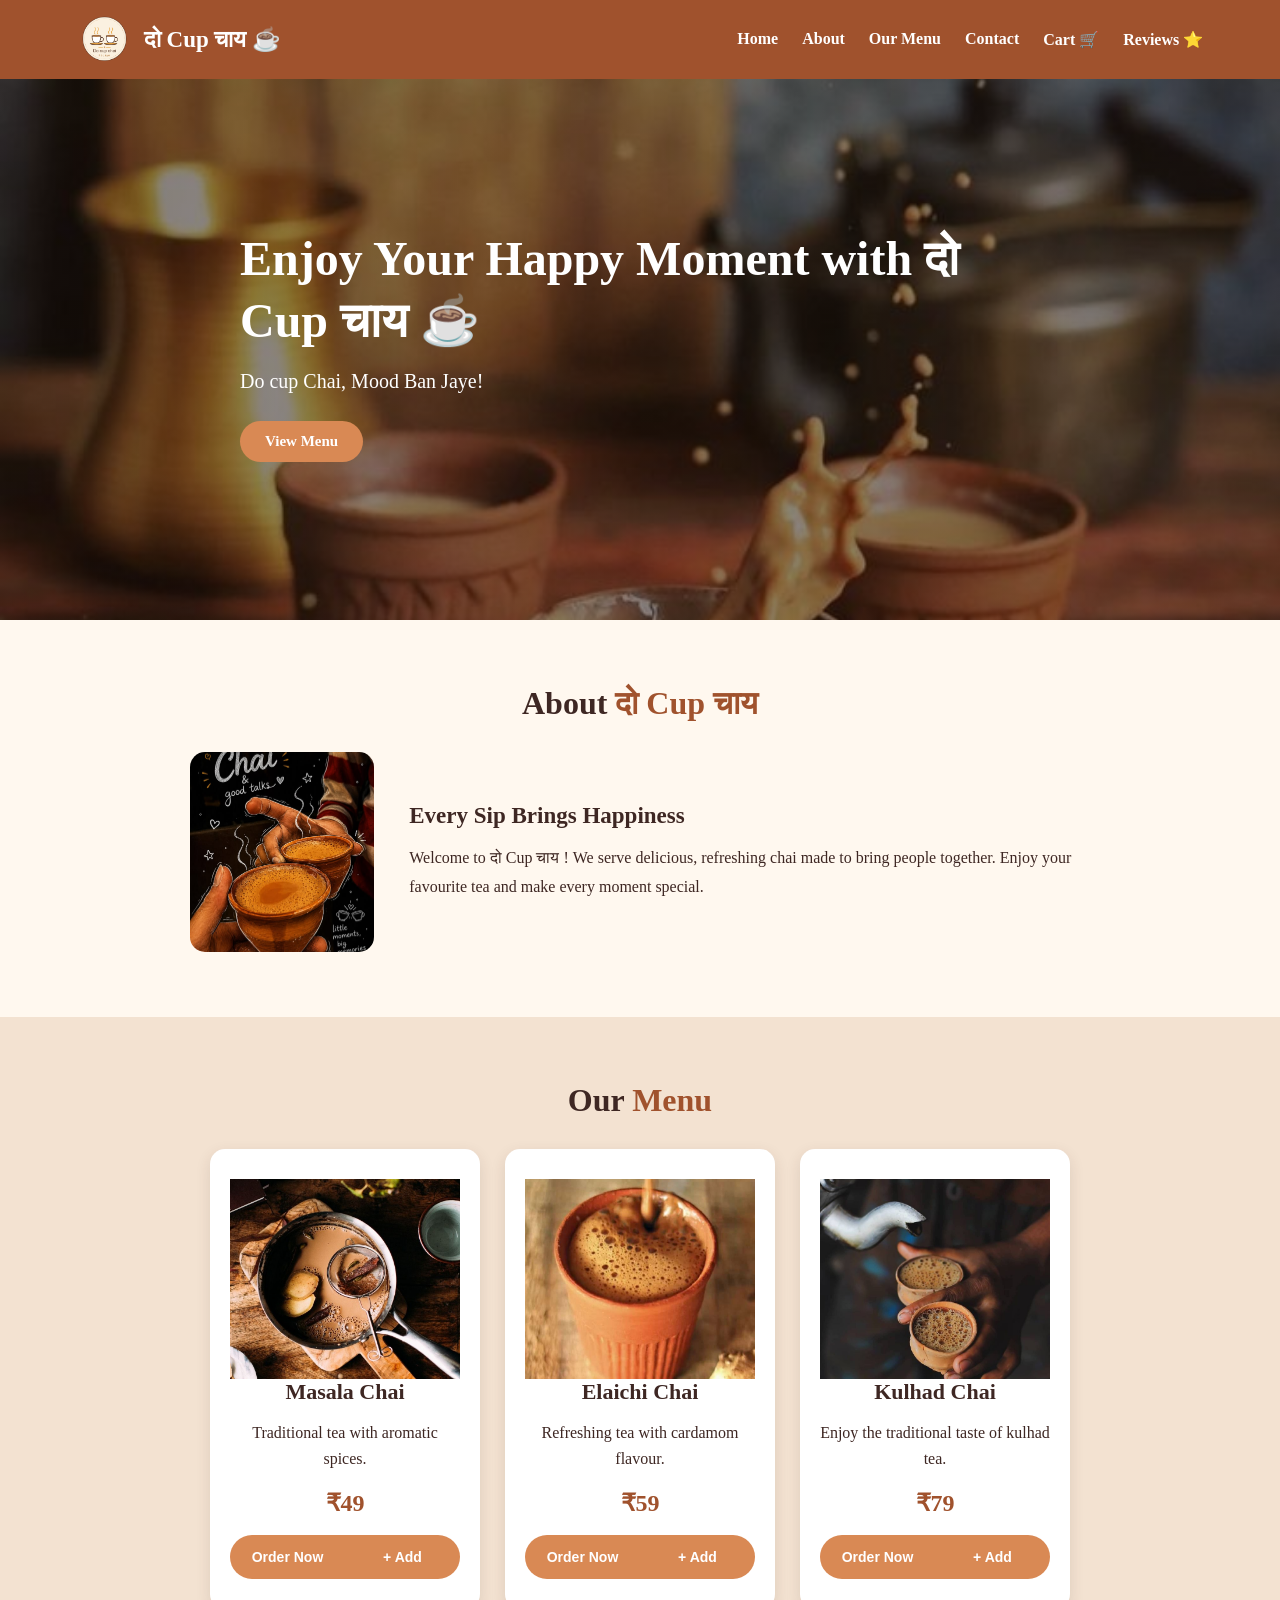
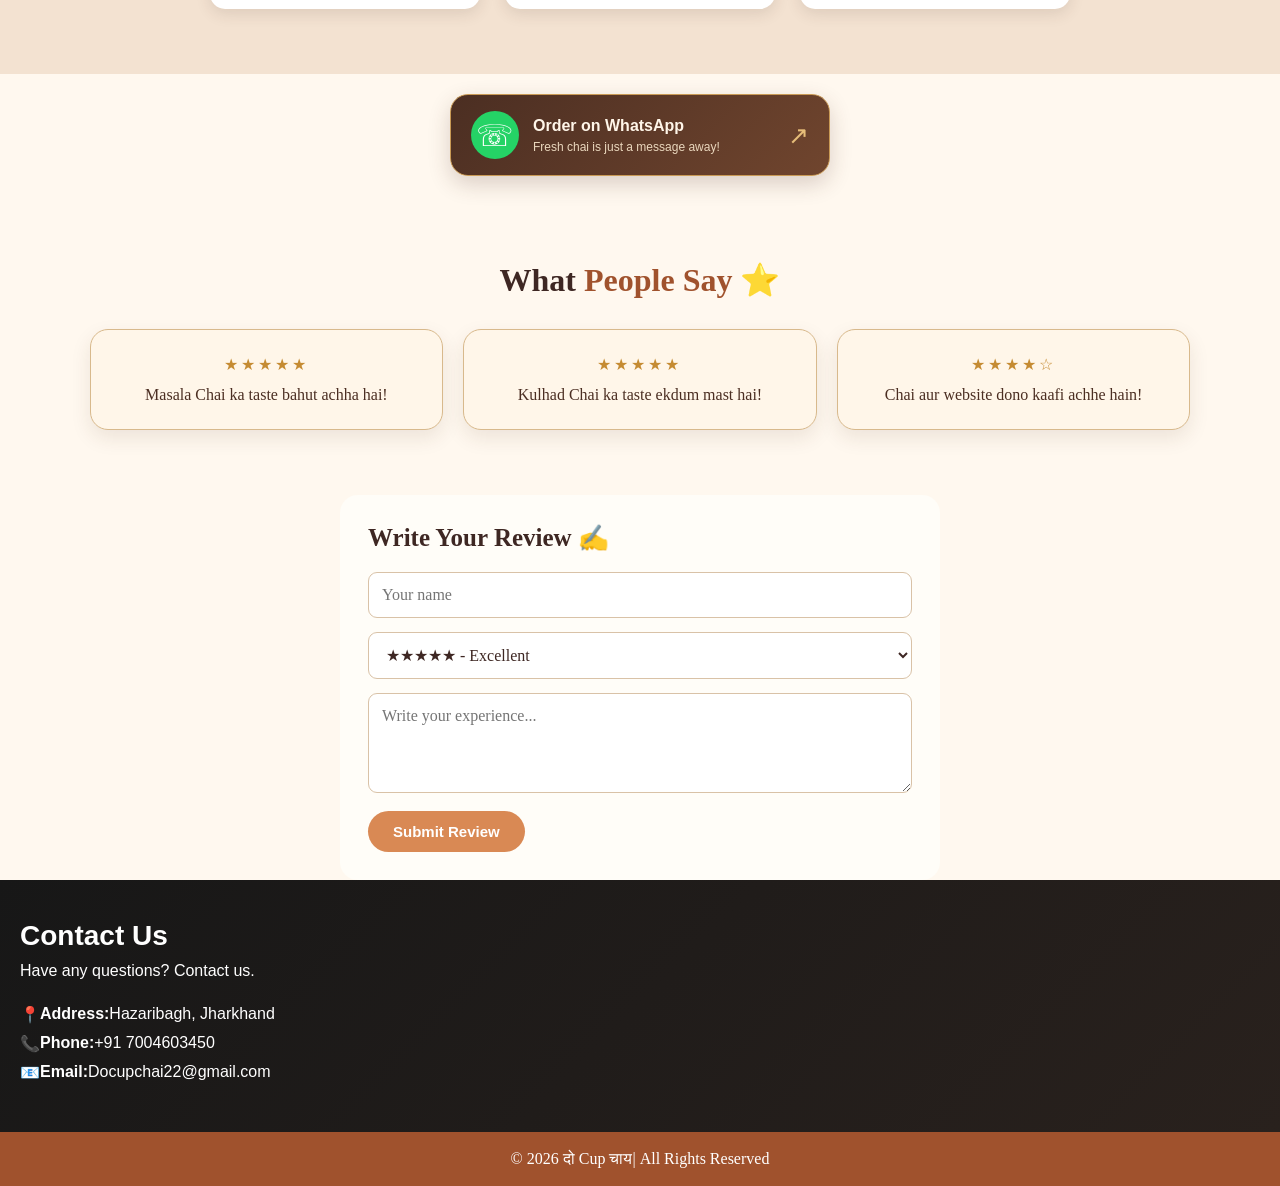
==== index.html @ c80a5dcb "Add files via upload" ====
<!DOCTYPE html>
<html lang="en">

<head>
    <meta charset="UTF-8">
    <meta name="viewport" content="width=device-width, initial-scale=1.0">
    <title>दो Cup चाय हो जाए | A Cup of Happiness</title>
    <link rel="stylesheet" href="style.css">
</head>

<body>

    <header class="header">
        <a href="#home" class="logo">
            <img src="_logo2.png" alt="दो Cup चाय Logo">
            <span>दो Cup चाय ☕</span>
        </a>

        <nav class="navbar">
            <a href="#home">Home</a>
            <a href="#about">About</a>
            <a href="#ourmenu">Our Menu</a>
            <a href="#contact">Contact</a>

            <a href="#cart">Cart 🛒</a>
            <a href="#reviews">Reviews ⭐</a>

        </nav>
    </header>
    <section id="home" class="home">
        <div class="home-content">
            <h1>Enjoy Your Happy Moment with <span>दो Cup चाय ☕</span></h1>
            <p>Do cup Chai, Mood Ban Jaye!</p>
            <a href="#ourmenu" class="btn">View Menu</a>
        </div>
    </section>


    <section id="about" class="about section">
        <h2>About <span>दो Cup चाय </span></h2>
        <div class="about-content">
            <img src="chai.jpg" alt="A delicious cup of chai">
            <div>
                <h3>Every Sip Brings Happiness</h3>
                <p>
                    Welcome to दो Cup चाय ! We serve delicious,
                    refreshing chai made to bring people together.
                    Enjoy your favourite tea and make every moment special.
                </p>
            </div>
        </div>
    </section>


    <section id="ourmenu" class="menu section">
        <h2>Our <span>Menu</span></h2>

        <div class="menu-container">
            <div class="menu-card">
                <img src="masala chai.jpg" width="149" alt="masala chai">
                <h3>Masala Chai</h3>
                <p>Traditional tea with aromatic spices.</p>
                <h4>₹49</h4>

                <div class="menu-buttons">
                    <button class="btn" onclick="orderMasala()">
                        Order Now
                    </button>

                    <button class="btn add-cart-btn" onclick="addToCart('Masala Chai', 30)">
                        + Add 
                    </button>
                </div>



            </div>

            <div class="menu-card">
                <img src="elachi chai.jpg" width="149" alt="elachi">
                <h3>Elaichi Chai</h3>
                <p>Refreshing tea with cardamom flavour.</p>
                <h4>₹59</h4>

                <div class="menu-buttons">
                    <button class="btn" onclick="orderElaichi()">
                        Order Now
                    </button>

                    <button class="btn add-cart-btn" onclick="addToCart('Elaichi chai', 30)">
                        + Add 
                    </button>
                </div>


            </div>

            <div class="menu-card">
                <img src="kulhad chai.jpg" width="149" alt="kulhad chai">
                <h3>Kulhad Chai</h3>
                <p>Enjoy the traditional taste of kulhad tea.</p>
                <h4>₹79</h4>

                <div class="menu-buttons">
                    <button class="btn" onclick="orderkulhad()">
                        Order Now
                    </button>

                    <button class="btn add-cart-btn" onclick="addToCart('kulhad chai', 30)">
                        + Add 
                    </button>
                </div>


            </div>
        </div>
    </section>

    <button class="whatsapp-btn" onclick="orderOnWhatsApp()">
    <span class="wa-icon">☏</span>
    <span class="wa-text">
        <strong>Order on WhatsApp</strong>
        <small>Fresh chai is just a message away!</small>
    </span>
    <span class="wa-arrow">↗</span>
</button>



   <section id="reviews" class="section reviews">
    <h2>What <span>People Say ⭐</span></h2>

    <div class="reviews-container">

        <div class="review-card">
            <p class="stars">★★★★★</p>
            <p>Masala Chai ka taste bahut achha hai!</p>
        </div>

        <div class="review-card">
            <p class="stars">★★★★★</p>
            <p>Kulhad Chai ka taste ekdum mast hai!</p>
        </div>

        <div class="review-card">
            <p class="stars">★★★★☆</p>
            <p>Chai aur website dono kaafi achhe hain!</p>
        </div>

    </div>
</section>

<form class="review-form reveal" id="reviewForm">
        <h3>Write Your Review ✍️</h3>

        <input type="text" id="reviewName"
               placeholder="Your name" maxlength="40" required>

        <select id="reviewRating" required>
            <option value="5">★★★★★ - Excellent</option>
            <option value="4">★★★★ - Very good</option>
            <option value="3">★★★ - Good</option>
            <option value="2">★★ - Okay</option>
            <option value="1">★ - Needs improvement</option>
        </select>

        <textarea id="reviewText" rows="4" maxlength="300"
                  placeholder="Write your experience..." required></textarea>

        <button type="submit" class="btn">Submit Review</button>
    </form>
</section>


<section id="contact">
    <h2>Contact Us</h2>
    <p>Have any questions? Contact us.</p>

    <div class="contact-details">
        <p>📍 <strong>Address:</strong> Hazaribagh, Jharkhand</p>
        <p>📞 <strong>Phone:</strong> +91 7004603450</p>
        <p>📧 <strong>Email:</strong> Docupchai22@gmail.com</p>
    </div>
</section>

    <footer class="footer">
        <p>© 2026 दो Cup चाय| All Rights Reserved</p>
    </footer>

    <script>
        function showPopup(message) {
            document.getElementById("popupMessage").innerText = message;
            document.getElementById("orderPopup").style.display = "flex";
        }

        function orderMasala() {
            showPopup("Thank you for ordering Masala Chai! ☕");
        }

        function orderElaichi() {
            showPopup("Thank you for ordering Elaichi Chai! ☕");
        }

        function orderKulhad() {
            showPopup("Thank you for ordering Kulhad Chai! ☕");
        }

        function closePopup() {
            document.getElementById("orderPopup").style.display = "none";
        }




        let cart = {};

        function addToCart(name, price) {
            if (cart[name]) {
                cart[name].quantity++;
            } else {
                cart[name] = {
                    price: price,
                    quantity: 1
                };
            }

            updateCart();
            alert(name + " added to your cart! ☕");
        }

        function updateCart() {
            const cartItems = document.getElementById("cartItems");
            const cartTotal = document.getElementById("cartTotal");

            let total = 0;
            let html = "";

            for (const name in cart) {
                const item = cart[name];
                const subtotal = item.price * item.quantity;

                total += subtotal;

                html += `
            <div class="review-card">
                <h3>${name}</h3>
                <p>₹${item.price} × ${item.quantity}
                   = ₹${subtotal}</p>

                <button class="btn"
                    onclick="changeQuantity('${name}', -1)">−</button>

                <button class="btn"
                    onclick="changeQuantity('${name}', 1)">+</button>

                <button class="btn"
                    onclick="removeFromCart('${name}')">Remove</button>
            </div>
        `;
            }

            cartItems.innerHTML = html ||
                "<p>Your cart is empty. Add some chai!</p>";

            cartTotal.textContent = total;
        }

        function changeQuantity(name, amount) {
            if (!cart[name]) return;

            cart[name].quantity += amount;

            if (cart[name].quantity <= 0) {
                delete cart[name];
            }

            updateCart();
        }

        function removeFromCart(name) {
            delete cart[name];
            updateCart();
        }

        function orderOnWhatsApp() {
            const phone = "91XXXXXXXXXX";


            const items = Object.entries(cart);

            if (items.length === 0) {
                alert("Bhai, pehle cart mein chai add karo! ☕");
                return;
            }

            let total = 0;
            let message = "Namaste Do Cup Chai! ☕\nMy Order:\n";

            for (const [name, item] of items) {
                const subtotal = item.price * item.quantity;
                total += subtotal;

                message += name + " x " + item.quantity +
                    " = Rs. " + subtotal + "\n";
            }

            message += "\nTotal Amount: Rs. " + total;

            const url = "https://wa.me/" + phone +
                "?text=" + encodeURIComponent(message);

            window.open(url, "_blank");
        }




        const observer = new IntersectionObserver(entries => {
            entries.forEach(entry => {
                if (entry.isIntersecting) {
                    entry.target.classList.add("visible");
                    observer.unobserve(entry.target);
                }
            });
        }, { threshold: 0.15 });

        document.querySelectorAll(".reveal").forEach(section => {
            observer.observe(section);
        });

    </script>


    <div id="orderPopup" class="popup">
        <div class="popup-content">
            <h2>☕दो Cup चाय </h2>
            <p id="popupMessage">Thank you!</p>
            <button class="btn" onclick="closePopup()">OK</button>
        </div>
    </div>


</body>

</html>
---- style.css ----
* {
    margin: 0;
    padding: 0;
    box-sizing: border-box;
    scroll-behavior: smooth;
}

body {

    margin: 0;
    padding-top: 70px;
    font-family: 'Dancing Script', cursive;
    ;
    background: #fff8ef;
    color: #3e2723;
}

.h1 span {
    color: #c99a55;
    font-size: 25px;
    font-weight: bold;
}

.header {
    position: fixed;
    top: 0;
    left: 0;
    width: 100%;
    z-index: 1000;
    width: 100%;
    padding: 12px 6%;
    background: #a0522d;
    display: flex;
    justify-content: space-between;
    align-items: center;
    flex-wrap: wrap;
    gap: 12px;
}

.logo {
    display: flex;
    align-items: center;
    gap: 12px;
    color: white;
    text-decoration: none;
    font-size: 23px;
    font-weight: bold;
}

.logo img {
    width: 55px;
    height: 55px;
    object-fit: contain;
    border-radius: 50%;
}

.navbar {
    display: flex;
    gap: 24px;
    flex-wrap: wrap;
}

.navbar a {
    color: white;
    text-decoration: none;
    font-weight: bold;
    transition: 0.3s;
}

.navbar a:hover {
    color: #ffdbad;
}


.home {

    display: flex;
    justify-content: center;
    align-items: center;
    text-align: left;

    padding: 30px 7%;
    min-height: 550px;
    box-sizing: border-box;


    background:
        linear-gradient(rgba(30, 18, 12, 0.52),
            rgba(30, 18, 12, 0.52)),
        url("back.jpg");

    background-size: cover;
    background-position: center;
    background-repeat: no-repeat;
}

.home-content {
    max-width: 800px;
    color: white;
}

.home h1 {
    font-size: clamp(30px, 4vw, 48px);
    margin-bottom: 18px;
    line-height: 1.3;
}

.home p {
    font-size: 20px;
    margin-bottom: 28px;
}


.btn {
    display: inline-block;
    background: #d98954;
    color: white;
    border: none;
    padding: 12px 25px;
    border-radius: 25px;
    text-decoration: none;
    font-size: 15px;
    font-weight: bold;
    cursor: pointer;
    transition: 0.3s;
}

.btn:hover {
    background: #7b3f21;
    transform: translateY(-2px);
}


.whatsapp-btn {
    width: 100%;
    max-width: 380px;
    display: flex;
    align-items: center;
    gap: 14px;
    padding: 16px 20px;
    margin: 20px auto;
    border: 1px solid #c99a55;
    border-radius: 18px;
    background: linear-gradient(135deg, #4b2e22, #70452e);
    color: #fff6e9;
    cursor: pointer;
    text-align: left;
    box-shadow: 0 8px 22px rgba(75, 46, 34, 0.2);
    transition: 0.3s ease;
}

.whatsapp-btn:hover {
    transform: translateY(-4px);
    box-shadow: 0 14px 28px rgba(75, 46, 34, 0.3);
    background: linear-gradient(135deg, #65402c, #8b5b39);
}

.wa-icon {
    width: 48px;
    height: 48px;
    flex-shrink: 0;
    display: grid;
    place-items: center;
    border-radius: 50%;
    background: #25D366;
    color: white;
    font-size: 30px;
}

.wa-text {
    display: flex;
    flex-direction: column;
    gap: 5px;
    flex: 1;
}

.wa-text strong {
    font-size: 16px;
}

.wa-text small {
    color: #ead7bd;
    font-size: 12px;
}

.wa-arrow {
    font-size: 25px;
    color: #e6bd79;
    transition: transform 0.3s ease;
}

.whatsapp-btn:hover .wa-arrow {
    transform: translate(3px, -3px);
}





.menu-buttons {
    display: flex;
    width: 100%;
    gap: 0;
    margin-top: 15px;
}

.menu-buttons .btn {
    flex: 1;
    width: 50%;
    min-width: 0;
    margin: 0;
    padding: 14px 5px;
    font-size: 14px;
    white-space: nowrap;
    border-radius: 0;
}

.menu-buttons .btn:first-child {
    border-radius: 25px 0 0 25px;
}

.menu-buttons .btn:last-child {
    border-radius: 0 25px 25px 0;
}



.section {
    padding: 65px 7%;
    text-align: center;
}

.section h2 {
    font-size: 32px;
    margin-bottom: 30px;
}

.section h2 span {
    color: #a0522d;
}


.about-content {
    display: flex;
    align-items: center;
    justify-content: center;
    gap: 35px;
    max-width: 900px;
    margin: auto;
    text-align: left;
}

.about-content img {
    width: 260px;
    height: 200px;
    object-fit: cover;
    border-radius: 15px;
}

.about-content h3 {
    margin-bottom: 15px;
    font-size: 23px;
}

.about-content p {
    line-height: 1.8;
}


.menu {
    background: #f3e2d1;
}

.menu-container {
    display: flex;
    justify-content: center;
    gap: 25px;
    flex-wrap: wrap;
}

.menu-card {
    background: white;
    padding: 30px 20px;
    border-radius: 15px;
    width: 270px;
    box-shadow: 0 5px 15px rgba(62, 39, 35, 0.12);
    transition: 0.3s;
}

.menu-card:hover {
    transform: translateY(-7px);
}

.menu-card h3 {
    font-size: 22px;
    margin-bottom: 15px;
}

.menu-card p {
    line-height: 1.6;
    min-height: 50px;
}

.menu-card h4 {
    font-size: 24px;
    color: #a0522d;
    margin: 18px 0;
}

.menu-card img {
    width: 100%;
    height: 200px;
    object-fit: cover;
    object-position: center;
    display: block;
}

#contact {
    padding: 40px 20px;
    text-align: left;
    background: linear-gradient(135deg, #171717, #29211d);
    color: #ffffff;
    font-family: 'Segoe UI', sans-serif;
}

#contact h2 {
    font-size: 28px;
    margin-bottom: 10px;
    color: inherit;
    text-align: left;
}

#contact>p {
    margin-bottom: 25px;
}

.contact-details {
    max-width: 500px;
    text-align: left;
}

.contact-details p {
    display: flex;
    text-align: left !important;
    margin: 10px 0;
    color: inherit;

}


.footer {
    background: #a0522d;
    color: white;
    text-align: center;
    padding: 18px;
}

@media (max-width: 650px) {
    .header {
        justify-content: center;
        text-align: center;
    }

    .navbar {
        justify-content: center;
        gap: 15px;
    }

    .logo {
        font-size: 21px;
    }

    .home {
        min-height: 430px;
    }

    .about-content {
        flex-direction: column;
        text-align: center;
    }

    .about-content img {
        max-width: 100%;
    }

    .section {
        padding: 45px 5%;
    }

    .menu-card {
        width: 100%;
        max-width: 320px;
    }
}

.popup {
    display: none;
    position: fixed;
    inset: 0;
    background: rgba(0, 0, 0, 0.6);
    justify-content: center;
    align-items: center;
    z-index: 9999;
}

.popup-content {
    background: #fff8ef;
    padding: 30px;
    width: 90%;
    max-width: 350px;
    border-radius: 15px;
    text-align: center;
    box-shadow: 0 5px 20px rgba(0, 0, 0, 0.3);
}

.popup-content h2 {
    color: #a0522d;
    margin-bottom: 15px;
}

.popup-content p {
    margin-bottom: 20px;
    line-height: 1.5;
}





.reviews-container {
    display: grid;
    grid-template-columns: repeat(3, minmax(0, 1fr));
    gap: 20px;
    margin-top: 30px;
}

.review-card {
    background: #fff6e9;
    color: #4b2e22;
    padding: 25px;
    border: 1px solid #d8b98c;
    border-radius: 18px;
    text-align: center;
    box-shadow: 0 8px 20px rgba(75, 46, 34, 0.10);
    transition: 0.3s ease;
}

.review-card:hover {
    transform: translateY(-6px);
    box-shadow: 0 14px 28px rgba(75, 46, 34, 0.18);
}


.review-card .stars {
    color: #c58b32;
    letter-spacing: 3px;
    margin-bottom: 12px;
}


@media (max-width: 768px) {
    .reviews-container {
        grid-template-columns: 1fr;
    }
}

.review-form {
    max-width: 600px;
    margin: auto;
    padding: 28px;
    background: #fffdf8;
    border-radius: 18px;
}

.review-form h3 {
    font-size: 25px;
    margin-bottom: 20px;
}

.review-form input,
.review-form textarea,
.review-form select {
    width: 100%;
    padding: 13px;
    margin-bottom: 14px;
    border: 1px solid #d9c2a7;
    border-radius: 9px;
    background: white;
    color: var(--brown);
    font: inherit;
}

.review-form textarea {
    resize: vertical;
}

.review-form .btn {
    margin-top: 0;
}
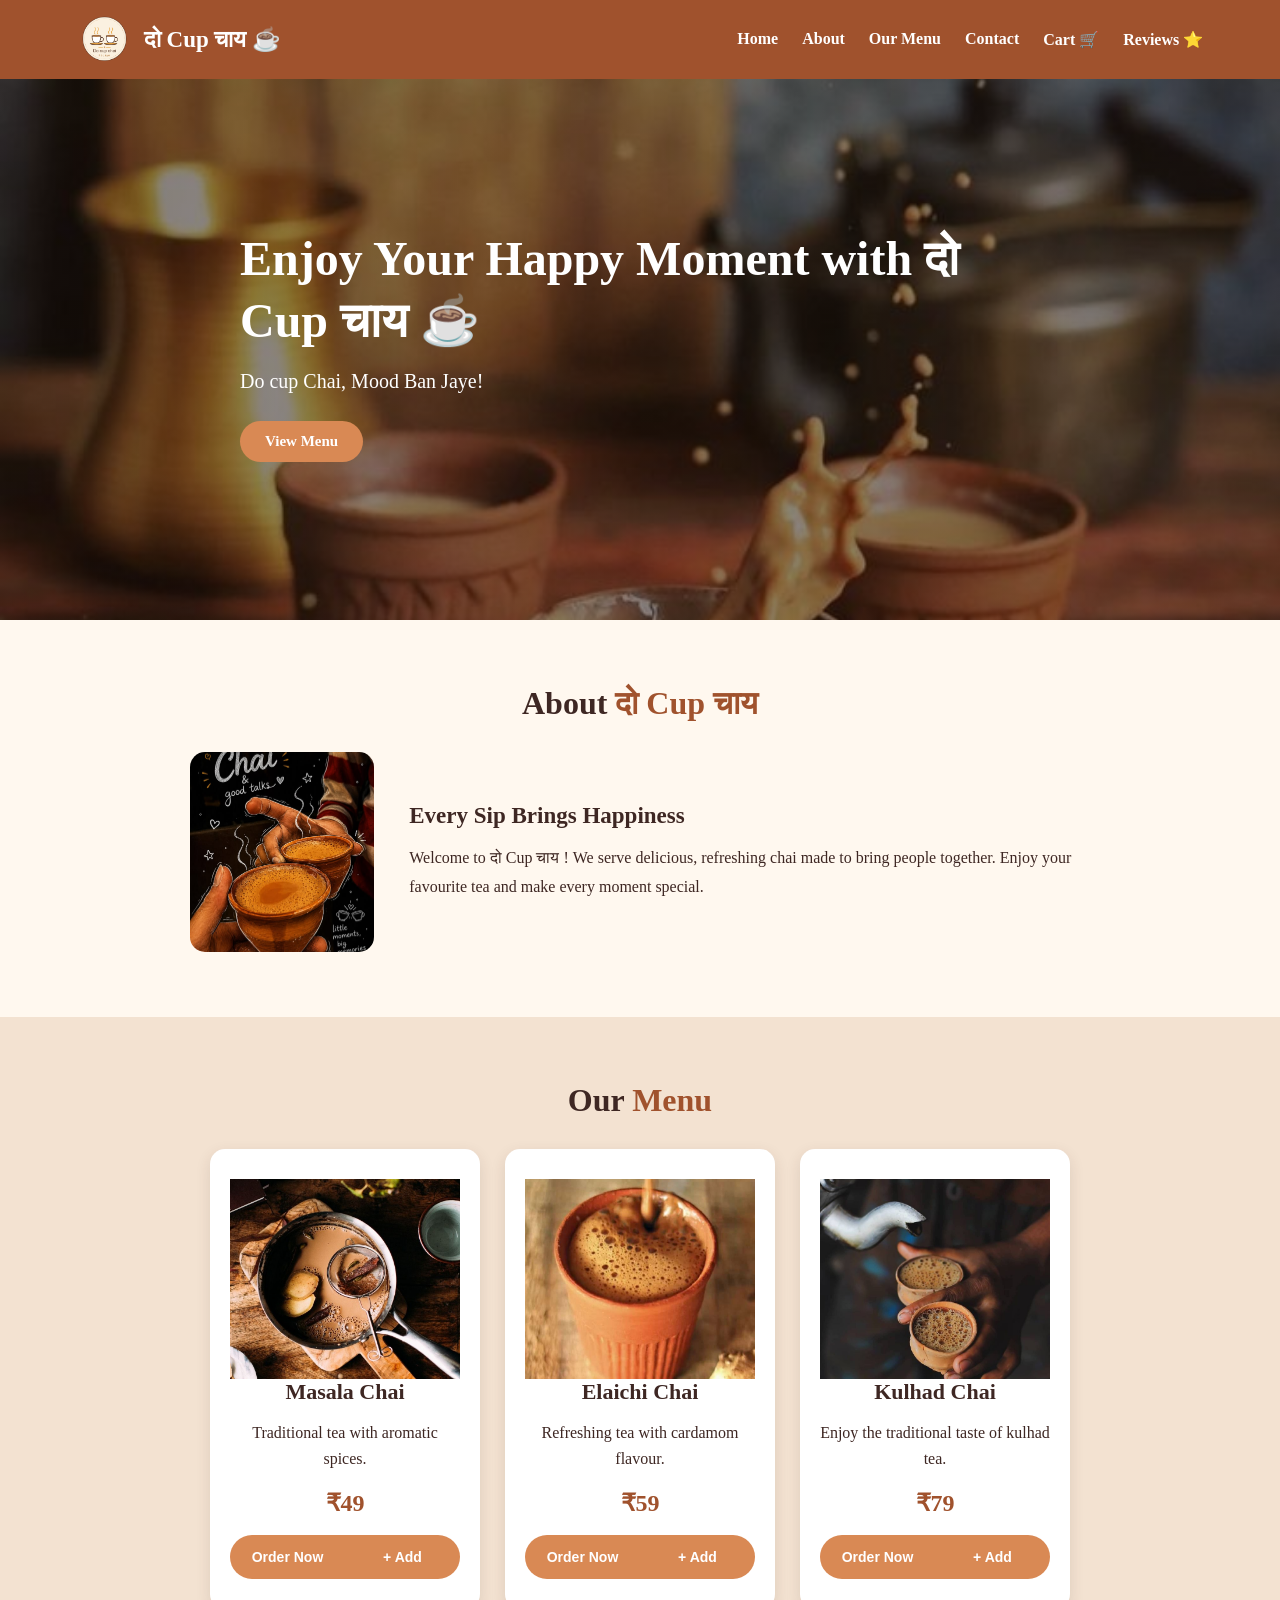
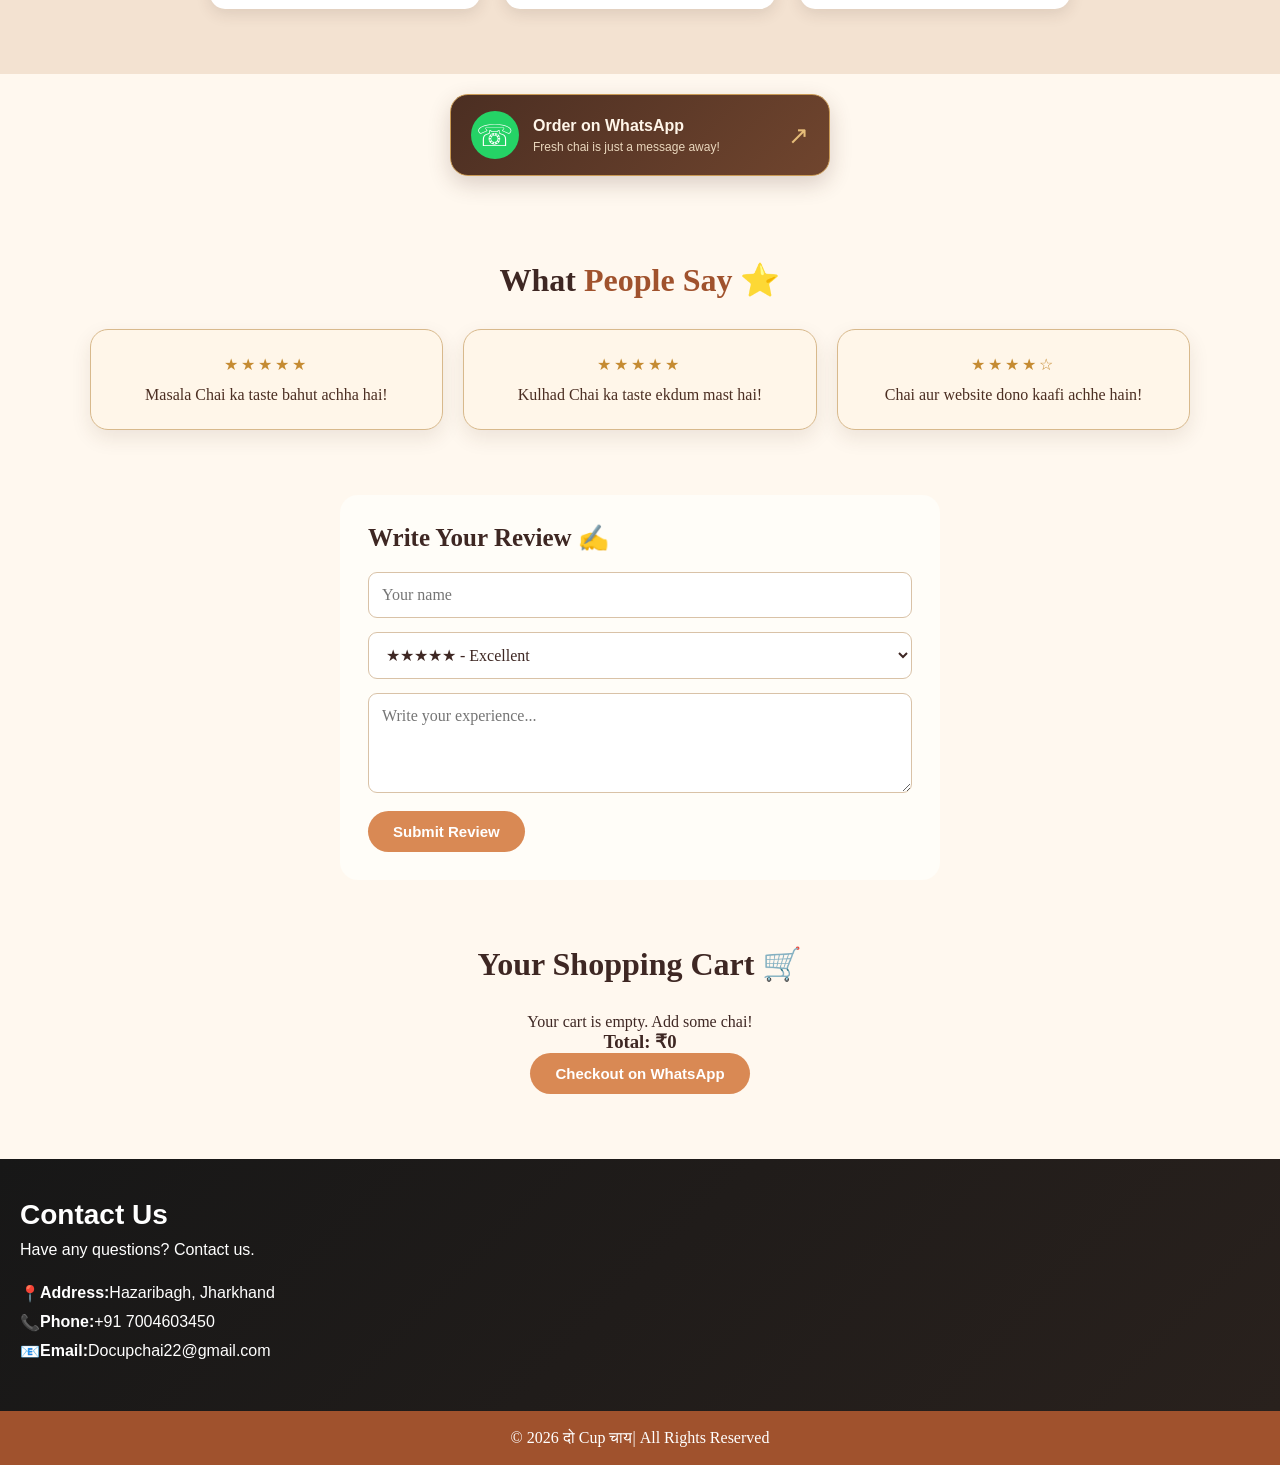
==== commit 50ac9ed9: "Update index.html" ====
--- a/index.html
+++ b/index.html
@@ -12,7 +12,7 @@
 
     <header class="header">
         <a href="#home" class="logo">
-            <img src="_logo2.png" alt="दो Cup चाय Logo">
+            <img src="./_logo2.png" alt="दो Cup चाय Logo">
             <span>दो Cup चाय ☕</span>
         </a>
 
@@ -172,6 +172,20 @@
 </section>
 
 
+<section id="cart" class="section">
+    <h2>Your Shopping Cart 🛒</h2>
+
+    <div id="cartItems">
+        <p>Your cart is empty. Add some chai!</p>
+    </div>
+
+    <h3>Total: ₹<span id="cartTotal">0</span></h3>
+
+    <button class="btn" onclick="orderOnWhatsApp()">
+        Checkout on WhatsApp
+    </button>
+</section>
+
 <section id="contact">
     <h2>Contact Us</h2>
     <p>Have any questions? Contact us.</p>
@@ -283,7 +297,7 @@
         }
 
         function orderOnWhatsApp() {
-            const phone = "91XXXXXXXXXX";
+            const phone = "917004603450";
 
 
             const items = Object.entries(cart);
@@ -342,4 +356,4 @@
 
 </body>
 
-</html>+</html>
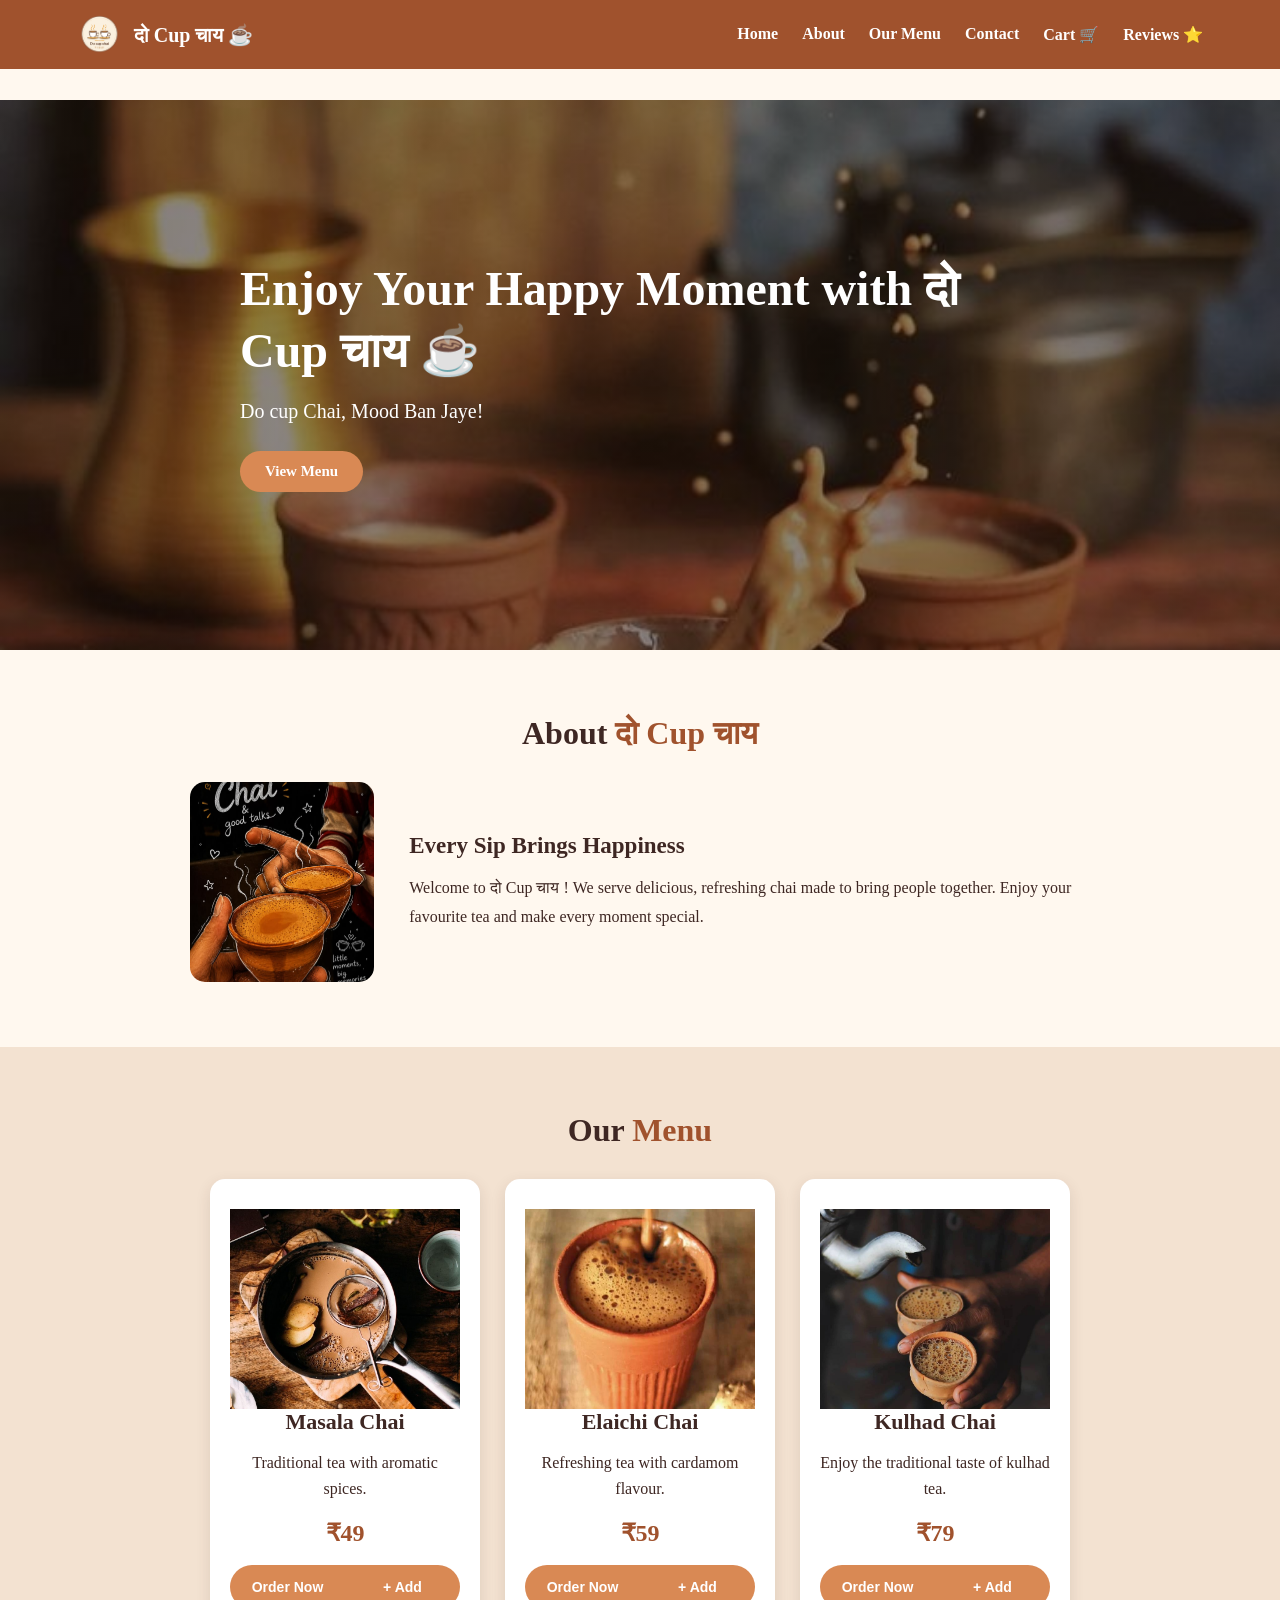
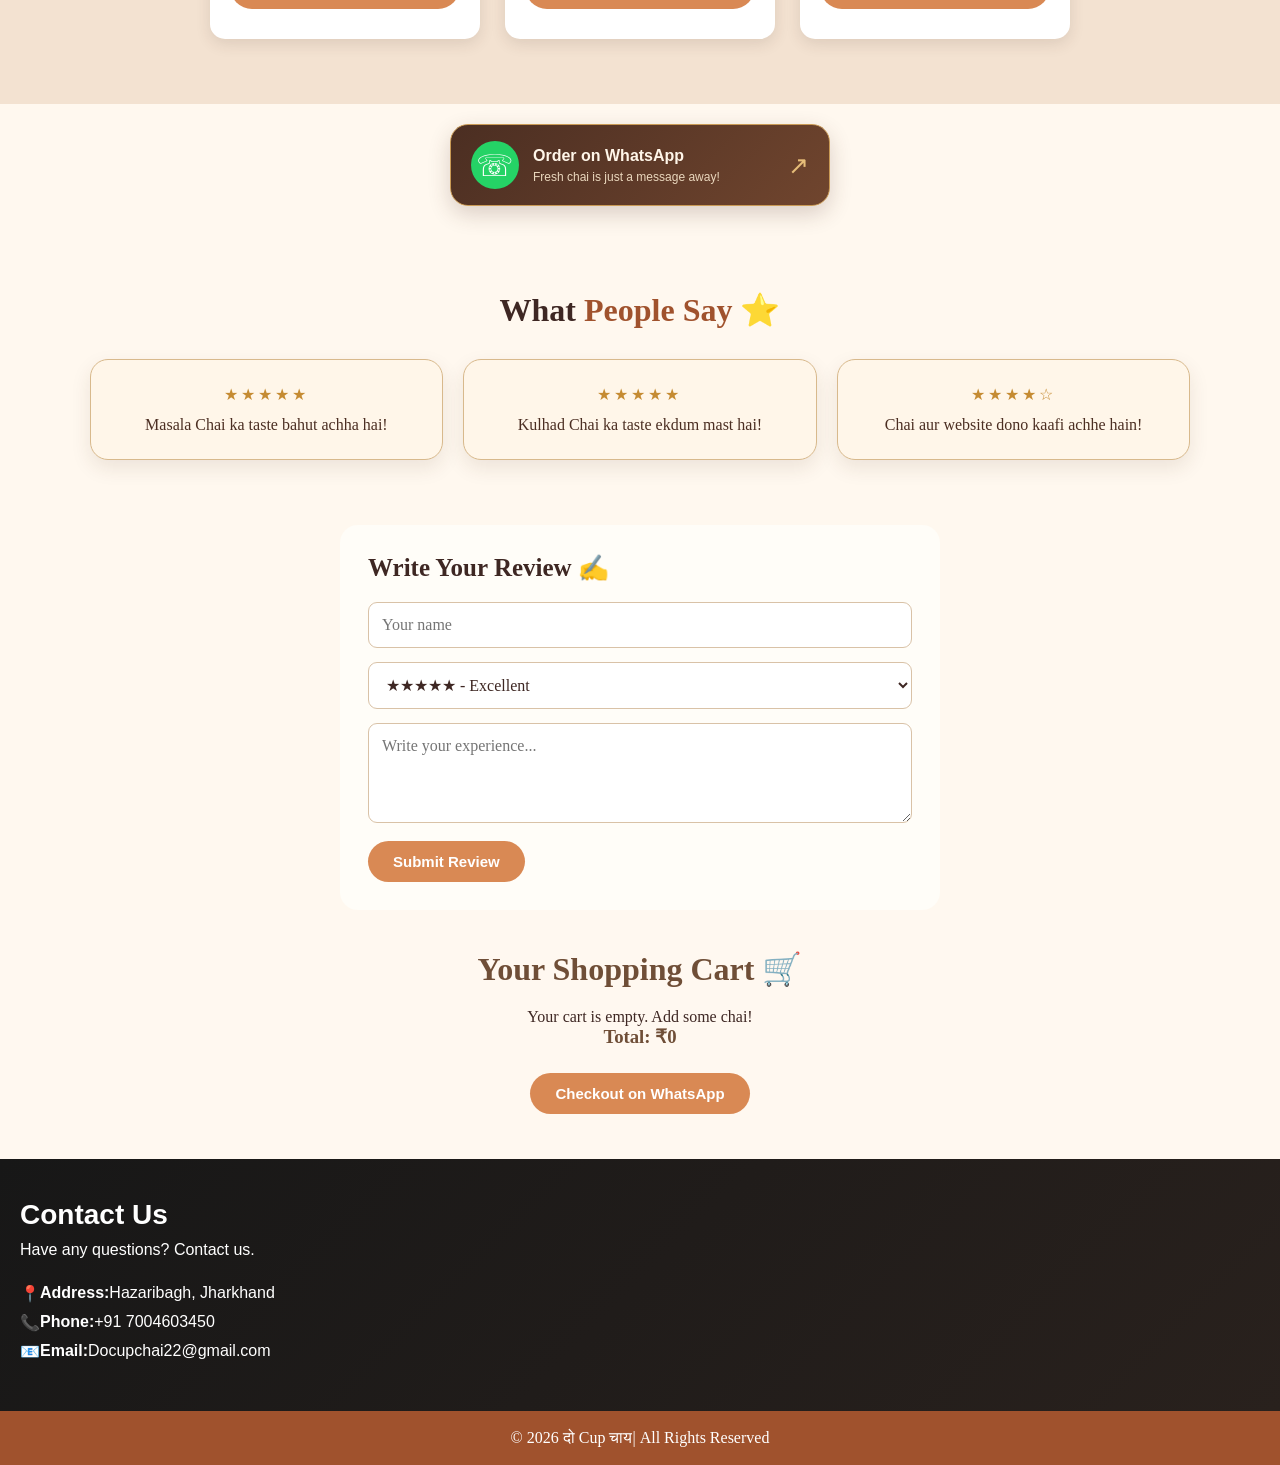
==== commit 45845b84: "Update index.html" ====
--- a/index.html
+++ b/index.html
@@ -12,7 +12,7 @@
 
     <header class="header">
         <a href="#home" class="logo">
-            <img src="./_logo2.png" alt="दो Cup चाय Logo">
+            <img src="_logo2.png" alt="दो Cup चाय Logo">
             <span>दो Cup चाय ☕</span>
         </a>
 
--- a/style.css
+++ b/style.css
@@ -8,7 +8,7 @@
 body {
 
     margin: 0;
-    padding-top: 70px;
+    padding-top: 100px;
     font-family: 'Dancing Script', cursive;
     ;
     background: #fff8ef;
@@ -43,15 +43,15 @@
     gap: 12px;
     color: white;
     text-decoration: none;
-    font-size: 23px;
+    font-size: 20px;
     font-weight: bold;
 }
 
 .logo img {
-    width: 55px;
-    height: 55px;
+    width: 45px;
+    height: 45px;
     object-fit: contain;
-    border-radius: 50%;
+    border-radius: 40%;
 }
 
 .navbar {
@@ -315,6 +315,32 @@
     display: block;
 }
 
+
+#cart {
+    background: #fff8f0;
+    padding: 40px 8%;
+    text-align: center;
+}
+
+#cart h2, #cart h3 {
+    color: #6F4E37;
+    margin-bottom: 20px;
+}
+
+#cartItems .review-card {
+    background: white;
+    padding: 15px;
+    margin: 12px auto;
+    max-width: 400px;
+    border-radius: 10px;
+    box-shadow: 0 3px 10px #ddd;
+}
+
+#cart .btn {
+    margin: 5px;
+    cursor: pointer;
+}
+
 #contact {
     padding: 40px 20px;
     text-align: left;
@@ -496,4 +522,4 @@
 
 .review-form .btn {
     margin-top: 0;
-}+}
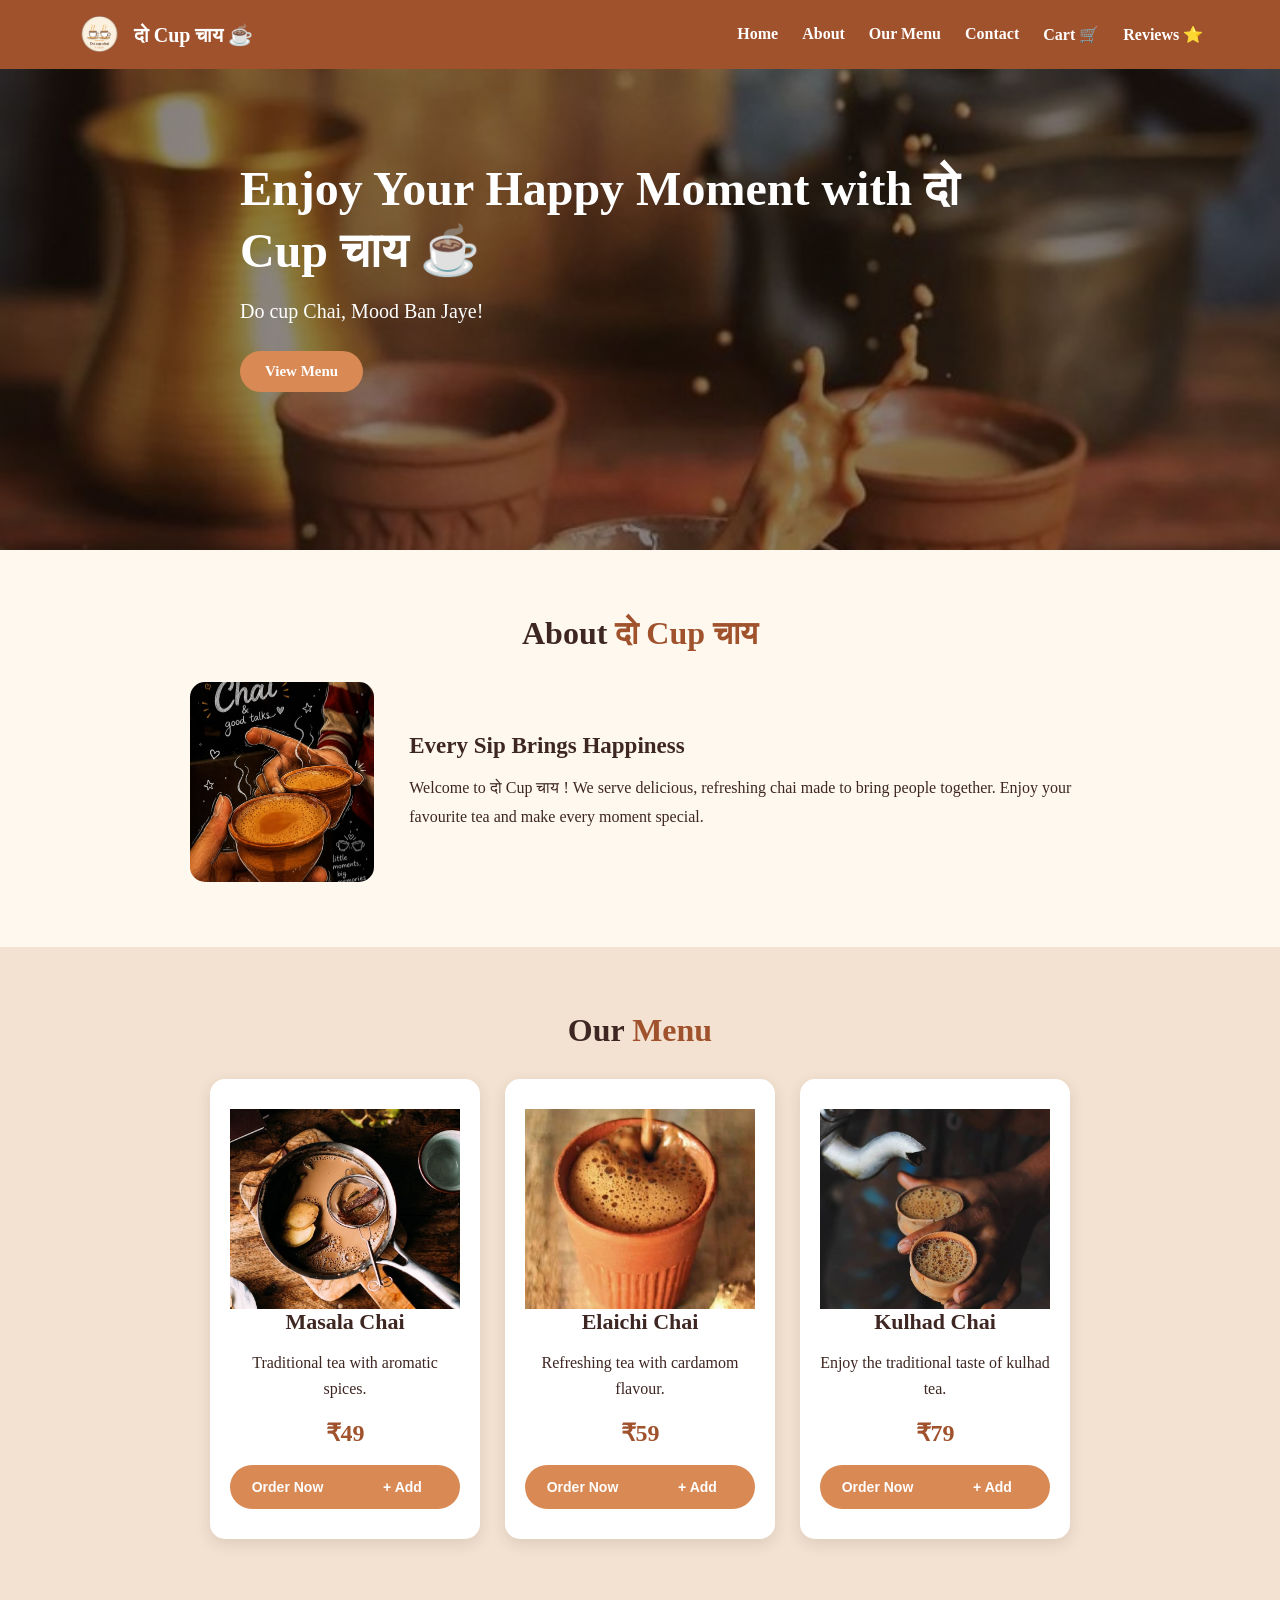
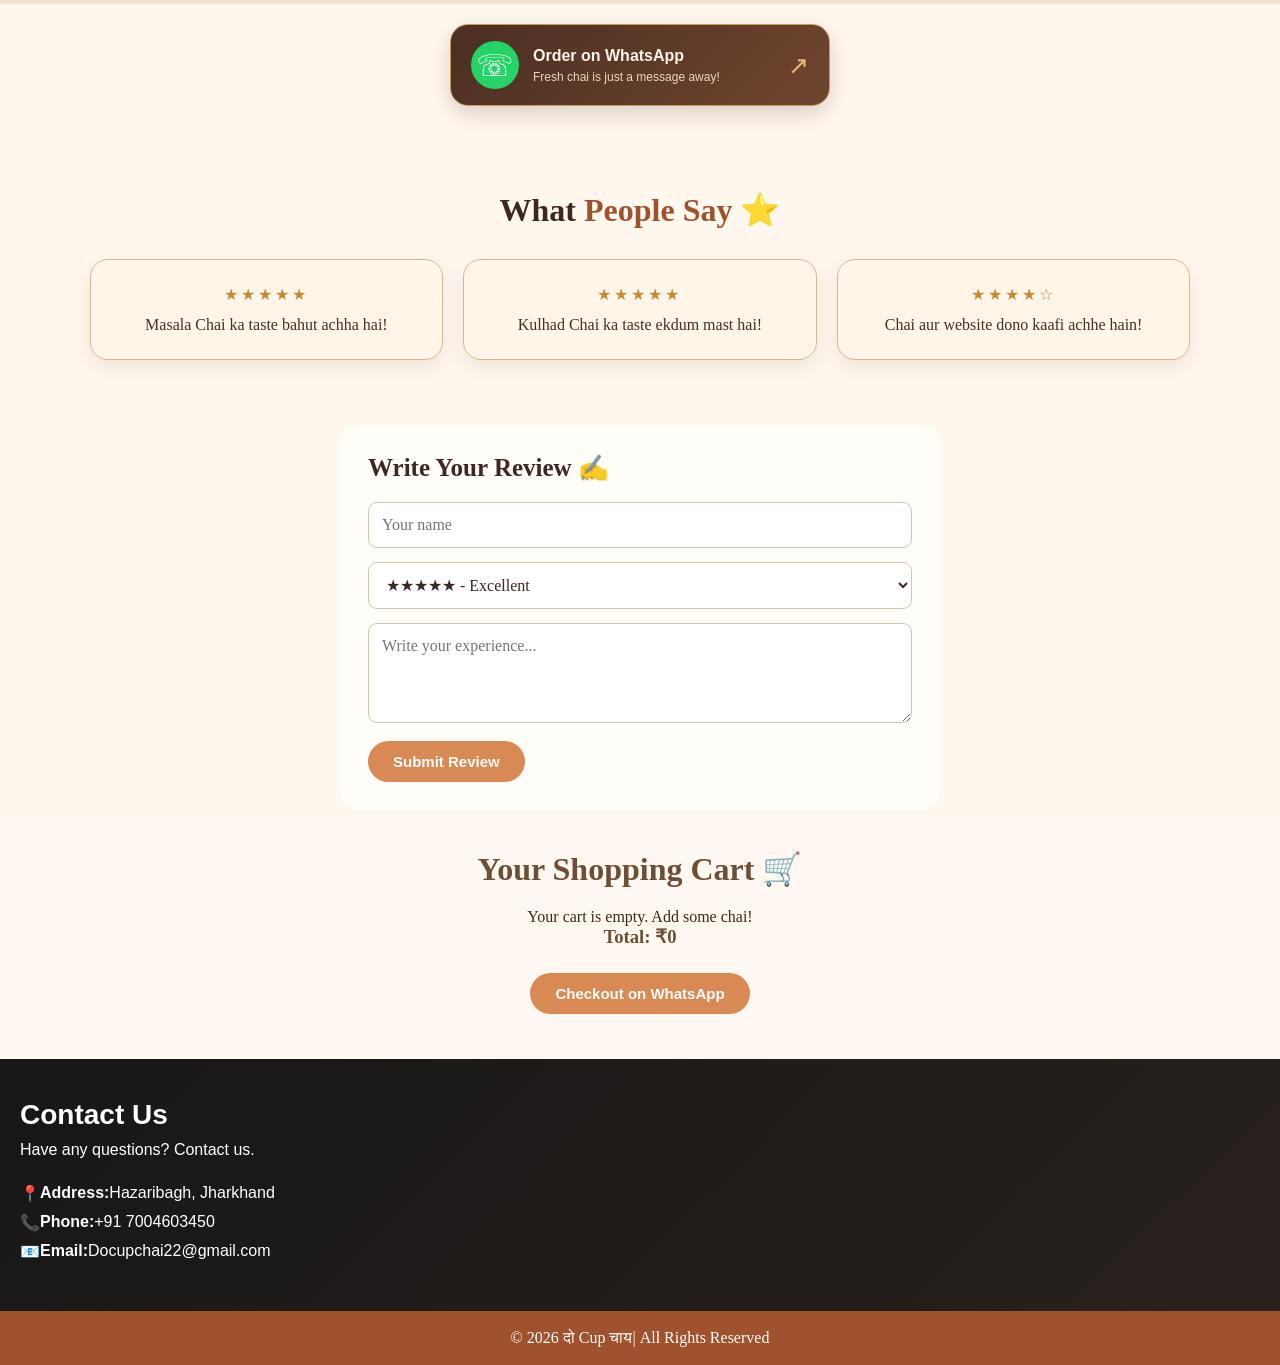
==== commit c9d2c82c: "Update index.html" ====
--- a/index.html
+++ b/index.html
@@ -67,7 +67,7 @@
                         Order Now
                     </button>
 
-                    <button class="btn add-cart-btn" onclick="addToCart('Masala Chai', 30)">
+                    <button class="btn add-cart-btn" onclick="addToCart('Masala Chai', 49)">
                         + Add 
                     </button>
                 </div>
@@ -87,7 +87,7 @@
                         Order Now
                     </button>
 
-                    <button class="btn add-cart-btn" onclick="addToCart('Elaichi chai', 30)">
+                    <button class="btn add-cart-btn" onclick="addToCart('Elaichi chai', 59)">
                         + Add 
                     </button>
                 </div>
@@ -106,7 +106,7 @@
                         Order Now
                     </button>
 
-                    <button class="btn add-cart-btn" onclick="addToCart('kulhad chai', 30)">
+                    <button class="btn add-cart-btn" onclick="addToCart('kulhad chai', 79)">
                         + Add 
                     </button>
                 </div>
--- a/style.css
+++ b/style.css
@@ -8,7 +8,7 @@
 body {
 
     margin: 0;
-    padding-top: 100px;
+    padding-top: 0;
     font-family: 'Dancing Script', cursive;
     ;
     background: #fff8ef;
@@ -25,6 +25,8 @@
     position: fixed;
     top: 0;
     left: 0;
+    margin: 0;
+    border:none;
     width: 100%;
     z-index: 1000;
     width: 100%;
